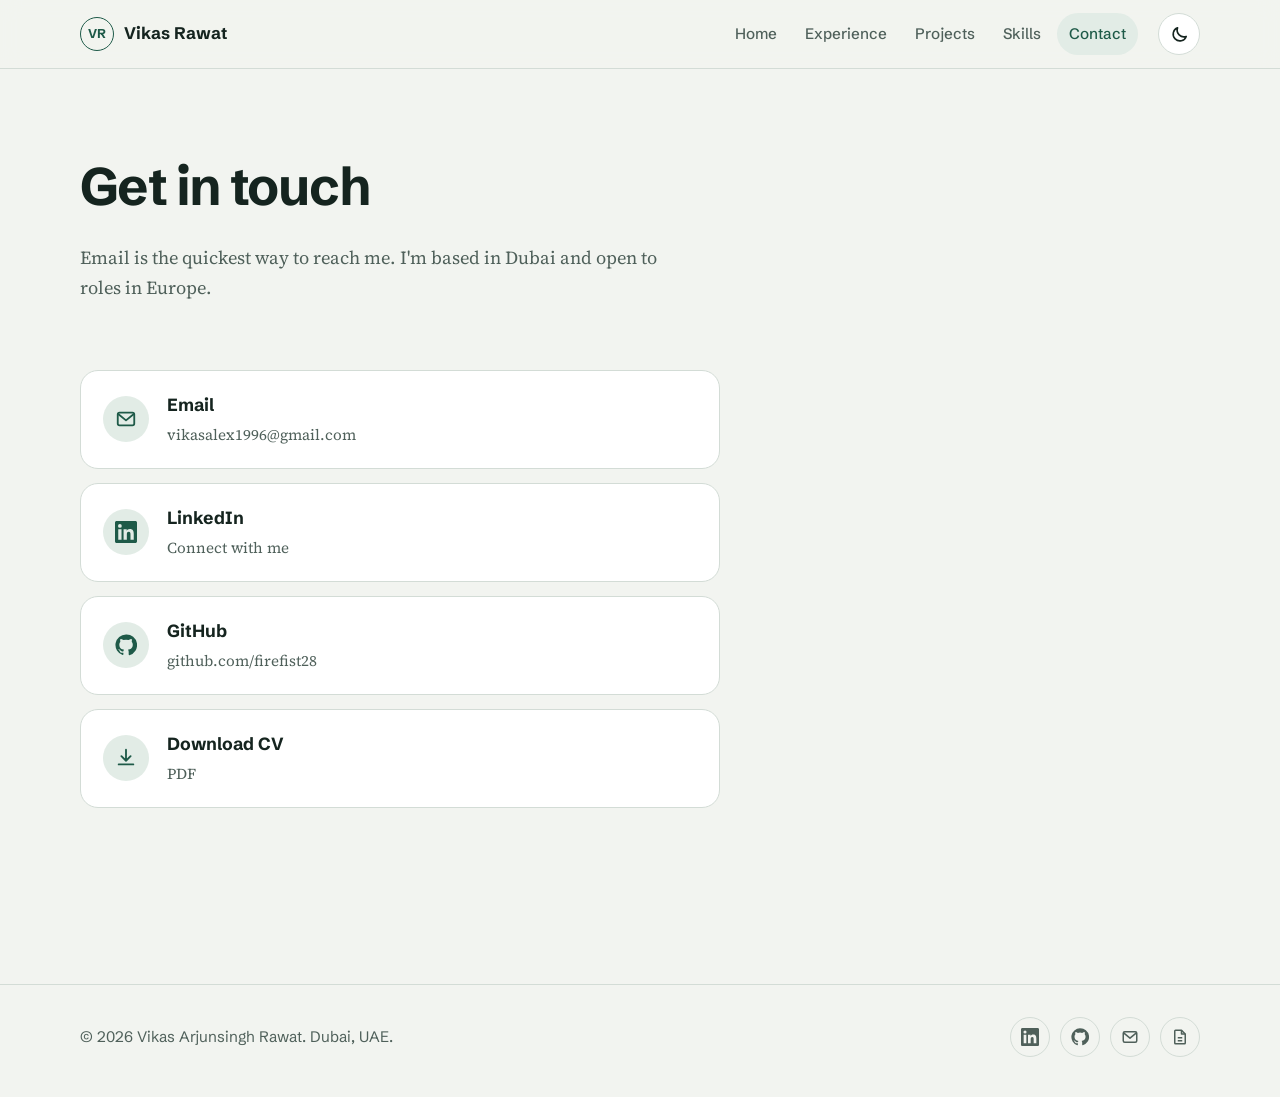
==== contact.html @ 4f9c2a81 "Add multi-page portfolio site Home, Experience, Projects, Skills and Contact pages with a shared lig" ====
<!doctype html>
<html lang="en">
<head>
<meta charset="utf-8">
<meta name="viewport" content="width=device-width, initial-scale=1">
<title>Contact | Vikas Rawat</title>
<meta name="description" content="Contact Vikas Rawat by email, LinkedIn or GitHub, or download his CV.">
<meta property="og:title" content="Contact | Vikas Rawat">
<meta property="og:description" content="Contact Vikas Rawat by email, LinkedIn or GitHub, or download his CV.">
<meta property="og:type" content="website">
<meta name="theme-color" content="#1e5a48">
<link rel="icon" href="assets/img/favicon.svg" type="image/svg+xml">
<script>
  (function () {
    try {
      var t = localStorage.getItem("theme");
      if (t === "light" || t === "dark") document.documentElement.setAttribute("data-theme", t);
    } catch (e) {}
  })();
</script>
<link rel="preconnect" href="https://fonts.googleapis.com">
<link rel="preconnect" href="https://fonts.gstatic.com" crossorigin>
<link href="https://fonts.googleapis.com/css2?family=IBM+Plex+Mono:wght@400;500&family=Schibsted+Grotesk:wght@400;500;600;700&family=Source+Serif+4:opsz,wght@8..60,400;8..60,600&display=swap" rel="stylesheet">
<link rel="stylesheet" href="assets/css/style.css">
</head>
<body>
<a class="skip" href="#main">Skip to content</a>
<header class="site-header">
  <div class="wrap">
    <a class="brand" href="index.html"><span class="brand-mark">VR</span>Vikas Rawat</a>
    <nav class="nav" id="site-nav" aria-label="Main"><a href="index.html">Home</a><a href="experience.html">Experience</a><a href="projects.html">Projects</a><a href="skills.html">Skills</a><a href="contact.html" aria-current="page">Contact</a></nav>
    <button class="icon-btn theme-toggle" type="button" aria-label="Switch theme"><svg class="moon" viewBox="0 0 24 24" fill="none" stroke="currentColor" stroke-width="2" stroke-linejoin="round" aria-hidden="true"><path d="M20.5 14.4A8.5 8.5 0 0 1 9.6 3.5a8.5 8.5 0 1 0 10.9 10.9Z"/></svg><svg class="sun" viewBox="0 0 24 24" fill="none" stroke="currentColor" stroke-width="2" stroke-linecap="round" aria-hidden="true"><circle cx="12" cy="12" r="4.2"/><path d="M12 2v2.2M12 19.8V22M4.2 4.2l1.6 1.6M18.2 18.2l1.6 1.6M2 12h2.2M19.8 12H22M4.2 19.8l1.6-1.6M18.2 5.8l1.6-1.6"/></svg></button>
    <button class="icon-btn menu-btn" type="button" aria-label="Open menu" aria-expanded="false" aria-controls="site-nav"><svg viewBox="0 0 24 24" fill="none" stroke="currentColor" stroke-width="2" stroke-linecap="round" aria-hidden="true"><path d="M4 7h16M4 12h16M4 17h16"/></svg></button>
  </div>
</header>
<main id="main">

<section class="page-head"><div class="wrap">
  <h1>Get in touch</h1>
  <p>Email is the quickest way to reach me. I'm based in Dubai and open to roles in Europe.</p>
</div></section>

<section class="section" style="padding-top:12px"><div class="wrap">
  <ul class="contact-list">
    <li><a href="mailto:vikasalex1996@gmail.com"><span class="ico"><svg viewBox="0 0 24 24" fill="none" stroke="currentColor" stroke-width="2" stroke-linejoin="round" aria-hidden="true"><rect x="3" y="5" width="18" height="14" rx="2"/><path d="m3.5 6.5 8.5 7 8.5-7"/></svg></span><span><strong>Email</strong><span class="sub">vikasalex1996@gmail.com</span></span></a></li>
    <li><a href="https://www.linkedin.com/in/your-linkedin-id" target="_blank" rel="noopener"><span class="ico"><svg viewBox="0 0 24 24" fill="currentColor" aria-hidden="true"><path d="M20.45 20.45h-3.55v-5.57c0-1.33-.03-3.04-1.85-3.04-1.86 0-2.14 1.45-2.14 2.94v5.67H9.35V9h3.41v1.56h.05c.48-.9 1.64-1.85 3.37-1.85 3.6 0 4.27 2.37 4.27 5.46v6.28ZM5.34 7.43a2.06 2.06 0 1 1 0-4.12 2.06 2.06 0 0 1 0 4.12ZM7.12 20.45H3.56V9h3.56v11.45ZM22.22 0H1.77C.8 0 0 .77 0 1.73v20.54C0 23.23.8 24 1.77 24h20.45c.98 0 1.78-.77 1.78-1.73V1.73C24 .77 23.2 0 22.22 0Z"/></svg></span><span><strong>LinkedIn</strong><span class="sub">Connect with me</span></span></a></li>
    <li><a href="https://github.com/firefist28" target="_blank" rel="noopener"><span class="ico"><svg viewBox="0 0 24 24" fill="currentColor" aria-hidden="true"><path d="M12 .5a11.5 11.5 0 0 0-3.64 22.41c.58.1.79-.25.79-.56v-2c-3.2.7-3.88-1.37-3.88-1.37-.53-1.33-1.28-1.69-1.28-1.69-1.04-.71.08-.7.08-.7 1.16.08 1.77 1.19 1.77 1.19 1.03 1.77 2.7 1.26 3.36.96.1-.75.4-1.26.73-1.55-2.55-.29-5.24-1.28-5.24-5.69 0-1.26.45-2.29 1.19-3.1-.12-.29-.52-1.46.11-3.05 0 0 .97-.31 3.17 1.18a11 11 0 0 1 5.77 0c2.2-1.49 3.17-1.18 3.17-1.18.63 1.59.23 2.76.11 3.05.74.81 1.19 1.84 1.19 3.1 0 4.42-2.7 5.4-5.26 5.68.41.36.78 1.06.78 2.14v3.17c0 .31.21.67.8.56A11.5 11.5 0 0 0 12 .5Z"/></svg></span><span><strong>GitHub</strong><span class="sub">github.com/firefist28</span></span></a></li>
    <li><a href="assets/Vikas_Rawat_CV.pdf" download><span class="ico"><svg viewBox="0 0 24 24" fill="none" stroke="currentColor" stroke-width="2" stroke-linecap="round" stroke-linejoin="round" aria-hidden="true"><path d="M12 3v12m0 0-5-5m5 5 5-5M4 19h16"/></svg></span><span><strong>Download CV</strong><span class="sub">PDF</span></span></a></li>
  </ul>
</div></section>

</main>
<footer class="site-footer">
  <div class="wrap">
    <span>&copy; <span data-year>2026</span> Vikas Arjunsingh Rawat. Dubai, UAE.</span>
    <div class="footer-links">
      <a href="https://www.linkedin.com/in/your-linkedin-id" target="_blank" rel="noopener" aria-label="LinkedIn"><svg viewBox="0 0 24 24" fill="currentColor" aria-hidden="true"><path d="M20.45 20.45h-3.55v-5.57c0-1.33-.03-3.04-1.85-3.04-1.86 0-2.14 1.45-2.14 2.94v5.67H9.35V9h3.41v1.56h.05c.48-.9 1.64-1.85 3.37-1.85 3.6 0 4.27 2.37 4.27 5.46v6.28ZM5.34 7.43a2.06 2.06 0 1 1 0-4.12 2.06 2.06 0 0 1 0 4.12ZM7.12 20.45H3.56V9h3.56v11.45ZM22.22 0H1.77C.8 0 0 .77 0 1.73v20.54C0 23.23.8 24 1.77 24h20.45c.98 0 1.78-.77 1.78-1.73V1.73C24 .77 23.2 0 22.22 0Z"/></svg></a>
      <a href="https://github.com/firefist28" target="_blank" rel="noopener" aria-label="GitHub"><svg viewBox="0 0 24 24" fill="currentColor" aria-hidden="true"><path d="M12 .5a11.5 11.5 0 0 0-3.64 22.41c.58.1.79-.25.79-.56v-2c-3.2.7-3.88-1.37-3.88-1.37-.53-1.33-1.28-1.69-1.28-1.69-1.04-.71.08-.7.08-.7 1.16.08 1.77 1.19 1.77 1.19 1.03 1.77 2.7 1.26 3.36.96.1-.75.4-1.26.73-1.55-2.55-.29-5.24-1.28-5.24-5.69 0-1.26.45-2.29 1.19-3.1-.12-.29-.52-1.46.11-3.05 0 0 .97-.31 3.17 1.18a11 11 0 0 1 5.77 0c2.2-1.49 3.17-1.18 3.17-1.18.63 1.59.23 2.76.11 3.05.74.81 1.19 1.84 1.19 3.1 0 4.42-2.7 5.4-5.26 5.68.41.36.78 1.06.78 2.14v3.17c0 .31.21.67.8.56A11.5 11.5 0 0 0 12 .5Z"/></svg></a>
      <a href="mailto:vikasalex1996@gmail.com" aria-label="Email"><svg viewBox="0 0 24 24" fill="none" stroke="currentColor" stroke-width="2" stroke-linejoin="round" aria-hidden="true"><rect x="3" y="5" width="18" height="14" rx="2"/><path d="m3.5 6.5 8.5 7 8.5-7"/></svg></a>
      <a href="assets/Vikas_Rawat_CV.pdf" download aria-label="Download CV"><svg viewBox="0 0 24 24" fill="none" stroke="currentColor" stroke-width="2" stroke-linejoin="round" aria-hidden="true"><path d="M14 3H6a1 1 0 0 0-1 1v16a1 1 0 0 0 1 1h12a1 1 0 0 0 1-1V8l-5-5Z"/><path d="M14 3v5h5M9 13h6M9 17h6"/></svg></a>
    </div>
  </div>
</footer>
<script src="assets/js/main.js"></script>
</body>
</html>
---- assets/css/style.css ----
/* ==========================================================
   Vikas Rawat — portfolio
   Palette borrowed from banknote security print:
   paper, intaglio green, brass foil.
   ========================================================== */

:root {
  --paper: #f2f4f0;
  --surface: #ffffff;
  --ink: #15241f;
  --ink-soft: #4f605a;
  --line: #d3dcd6;
  --green: #1e5a48;
  --green-tint: #e2ece6;
  --brass: #a17c2f;
  --guilloche: rgba(30, 90, 72, 0.32);
  --focus: #a17c2f;

  --font-display: "Schibsted Grotesk", system-ui, sans-serif;
  --font-body: "Source Serif 4", Georgia, serif;
  --font-code: "IBM Plex Mono", ui-monospace, monospace;

  --measure: 68ch;
  --wrap: 1120px;
  --radius-s: 6px;
  --radius-l: 18px;

  color-scheme: light;
}

@media (prefers-color-scheme: dark) {
  :root:not([data-theme="light"]) {
    --paper: #0e1916;
    --surface: #15231f;
    --ink: #e5ebe7;
    --ink-soft: #a3b3ac;
    --line: #2a3b35;
    --green: #6fbf9f;
    --green-tint: #1a2e27;
    --brass: #d7b462;
    --guilloche: rgba(111, 191, 159, 0.28);
    --focus: #d7b462;
    color-scheme: dark;
  }
}

:root[data-theme="dark"] {
  --paper: #0e1916;
  --surface: #15231f;
  --ink: #e5ebe7;
  --ink-soft: #a3b3ac;
  --line: #2a3b35;
  --green: #6fbf9f;
  --green-tint: #1a2e27;
  --brass: #d7b462;
  --guilloche: rgba(111, 191, 159, 0.28);
  --focus: #d7b462;
  color-scheme: dark;
}

*, *::before, *::after { box-sizing: border-box; }

html { -webkit-text-size-adjust: 100%; }

body {
  margin: 0;
  background: var(--paper);
  color: var(--ink);
  font-family: var(--font-body);
  font-size: 1.0625rem;
  line-height: 1.65;
  transition: background-color .25s ease, color .25s ease;
}

img, svg { display: block; max-width: 100%; }

a { color: var(--green); text-underline-offset: 3px; text-decoration-thickness: 1px; }
a:hover { text-decoration-thickness: 2px; }

:focus-visible { outline: 2px solid var(--focus); outline-offset: 3px; border-radius: 4px; }

h1, h2, h3, h4 {
  font-family: var(--font-display);
  line-height: 1.12;
  letter-spacing: -0.015em;
  margin: 0 0 .5em;
  font-weight: 700;
}
h1 { font-size: clamp(2.3rem, 5.6vw, 4.1rem); letter-spacing: -0.03em; }
h2 { font-size: clamp(1.6rem, 3vw, 2.2rem); }
h3 { font-size: 1.25rem; letter-spacing: -0.01em; }
p { margin: 0 0 1em; max-width: var(--measure); }

.wrap { width: min(var(--wrap), 100% - 32px); margin-inline: auto; }

.skip {
  position: absolute; left: 16px; top: -60px;
  background: var(--ink); color: var(--paper);
  padding: 8px 14px; border-radius: var(--radius-s);
  font-family: var(--font-display); z-index: 100;
}
.skip:focus { top: 12px; }

/* ---------- header ---------- */

.site-header {
  position: sticky; top: 0; z-index: 50;
  background: color-mix(in srgb, var(--paper) 88%, transparent);
  backdrop-filter: saturate(140%) blur(10px);
  -webkit-backdrop-filter: saturate(140%) blur(10px);
  border-bottom: 1px solid var(--line);
}
.site-header .wrap {
  display: flex; align-items: center; gap: 20px;
  min-height: 68px;
}

.brand {
  display: flex; align-items: center; gap: 10px;
  font-family: var(--font-display); font-weight: 700;
  color: var(--ink); text-decoration: none; font-size: 1.05rem;
  margin-right: auto;
}
.brand-mark {
  width: 34px; height: 34px; border-radius: 50%;
  border: 1.5px solid var(--green);
  display: grid; place-items: center;
  font-size: .8rem; color: var(--green); letter-spacing: .02em;
}

.nav { display: flex; gap: 4px; }
.nav a {
  font-family: var(--font-display); font-size: .95rem; font-weight: 500;
  color: var(--ink-soft); text-decoration: none;
  padding: 8px 12px; border-radius: 999px;
}
.nav a:hover { color: var(--ink); background: var(--green-tint); }
.nav a[aria-current="page"] { color: var(--green); background: var(--green-tint); }

.icon-btn {
  width: 42px; height: 42px; flex: none;
  display: grid; place-items: center;
  border: 1px solid var(--line); border-radius: 50%;
  background: var(--surface); color: var(--ink); cursor: pointer;
}
.icon-btn:hover { border-color: var(--green); color: var(--green); }
.icon-btn svg { width: 19px; height: 19px; }

.theme-toggle .sun { display: none; }
:root[data-theme="dark"] .theme-toggle .sun { display: block; }
:root[data-theme="dark"] .theme-toggle .moon { display: none; }

.menu-btn { display: none; }

@media (max-width: 820px) {
  .menu-btn { display: grid; }
  .nav {
    position: absolute; left: 0; right: 0; top: 100%;
    flex-direction: column; gap: 0;
    background: var(--paper); border-bottom: 1px solid var(--line);
    padding: 8px 16px 16px;
    display: none;
  }
  .nav.open { display: flex; }
  .nav a { padding: 14px 12px; border-radius: var(--radius-s); font-size: 1.05rem; }
}

/* ---------- buttons ---------- */

.btn {
  display: inline-flex; align-items: center; gap: 10px;
  font-family: var(--font-display); font-weight: 600; font-size: 1rem;
  padding: 13px 22px; border-radius: 999px;
  text-decoration: none; border: 1.5px solid var(--green);
  transition: background-color .15s ease, color .15s ease;
}
.btn svg { width: 18px; height: 18px; }
.btn-primary { background: var(--green); color: var(--paper); }
.btn-primary:hover { background: var(--ink); border-color: var(--ink); text-decoration: none; }
.btn-ghost { color: var(--green); background: transparent; }
.btn-ghost:hover { background: var(--green-tint); text-decoration: none; }
.btn-row { display: flex; flex-wrap: wrap; gap: 12px; margin-top: 28px; }

/* ---------- hero ---------- */

.hero {
  position: relative; overflow: hidden;
  padding: clamp(56px, 10vw, 120px) 0 clamp(48px, 8vw, 96px);
  border-bottom: 1px solid var(--line);
}
.hero .wrap { position: relative; z-index: 1; }
.rosette {
  position: absolute; z-index: 0;
  width: min(760px, 120vw); aspect-ratio: 1;
  right: max(-260px, -22vw); top: 50%; transform: translateY(-50%);
  color: var(--guilloche); pointer-events: none;
}
.rosette path { fill: none; stroke: currentColor; stroke-width: .6; }
.hero h1 { max-width: 14ch; }
.hero .lede {
  font-size: clamp(1.1rem, 2vw, 1.3rem);
  color: var(--ink-soft); max-width: 46ch;
}
.hero .where {
  font-family: var(--font-display); font-weight: 500;
  color: var(--brass); margin-bottom: 18px;
  display: flex; align-items: center; gap: 8px;
}
.hero .where svg { width: 16px; height: 16px; }

@media (max-width: 640px) {
  .rosette { width: 420px; right: -210px; top: -60px; transform: none; opacity: .45; }
  .portrait { max-width: 220px; }
}

/* page heroes (inner pages) */
.page-head { padding: clamp(48px, 8vw, 88px) 0 36px; position: relative; overflow: hidden; }
.page-head h1 { font-size: clamp(2.1rem, 4.6vw, 3.3rem); max-width: 18ch; }
.page-head p { color: var(--ink-soft); font-size: 1.15rem; }

/* ---------- sections ---------- */

.section { padding: clamp(48px, 8vw, 88px) 0; }
.section + .section { border-top: 1px solid var(--line); }
.section-head { display: flex; justify-content: space-between; align-items: end; gap: 16px; flex-wrap: wrap; margin-bottom: 32px; }
.section-head h2 { margin: 0; }
.section-head a { font-family: var(--font-display); font-weight: 600; }

/* payment lifecycle strip */
.lifecycle {
  list-style: none; margin: 0; padding: 0;
  display: grid; grid-template-columns: repeat(5, 1fr);
  border: 1px solid var(--line); border-radius: var(--radius-l);
  background: var(--surface); overflow: hidden;
}
.lifecycle li { padding: 22px 20px 24px; position: relative; }
.lifecycle li + li { border-left: 1px solid var(--line); }
.lifecycle .step {
  font-family: var(--font-display); font-weight: 700; color: var(--brass);
  font-size: .95rem; display: block; margin-bottom: 6px;
}
.lifecycle h3 { font-size: 1.1rem; margin-bottom: 6px; }
.lifecycle p { font-size: .95rem; color: var(--ink-soft); margin: 0; }
.lifecycle code {
  font-family: var(--font-code); font-size: .82rem;
  color: var(--green); background: var(--green-tint);
  padding: 1px 6px; border-radius: 4px;
}
@media (max-width: 900px) {
  .lifecycle { grid-template-columns: 1fr; }
  .lifecycle li + li { border-left: 0; border-top: 1px solid var(--line); }
}

/* facts */
.facts {
  display: grid; grid-template-columns: repeat(4, 1fr); gap: 0;
  margin: 0; border-top: 2px solid var(--ink);
}
.facts div { padding: 20px 20px 4px 0; }
.facts dt { font-family: var(--font-display); font-size: clamp(1.8rem, 3.4vw, 2.5rem); font-weight: 700; letter-spacing: -0.03em; line-height: 1.1; }
.facts dd { margin: 6px 0 0; color: var(--ink-soft); font-size: .98rem; max-width: 22ch; }
@media (max-width: 760px) { .facts { grid-template-columns: 1fr 1fr; row-gap: 12px; } }

/* intro split */
.split { display: grid; grid-template-columns: 280px 1fr; gap: clamp(28px, 5vw, 64px); align-items: start; }
@media (max-width: 760px) { .split { grid-template-columns: 1fr; } }

.portrait {
  aspect-ratio: 4 / 5; border-radius: var(--radius-l);
  background:
    repeating-radial-gradient(circle at 30% 20%, transparent 0 9px, var(--green-tint) 9px 10px),
    var(--surface);
  border: 1px solid var(--line);
  display: grid; place-items: center; text-align: center;
  color: var(--ink-soft); font-family: var(--font-display); font-size: .9rem;
  padding: 16px;
}
.portrait strong { display: block; font-size: 3rem; color: var(--green); letter-spacing: -0.04em; }
.portrait img { width: 100%; height: 100%; object-fit: cover; border-radius: inherit; }

/* project cards */
.work-list { display: grid; gap: 20px; }
.work {
  display: grid; grid-template-columns: 1fr auto; gap: 8px 32px;
  padding: 28px; border-radius: var(--radius-l);
  background: var(--surface); border: 1px solid var(--line);
  color: inherit; text-decoration: none;
}
a.work:hover { border-color: var(--green); text-decoration: none; }
.work .kind { font-family: var(--font-display); font-weight: 600; color: var(--brass); font-size: .95rem; }
.work h3 { font-size: clamp(1.3rem, 2.4vw, 1.6rem); margin: 4px 0 8px; }
.work p { color: var(--ink-soft); margin: 0; }
.work .tags { grid-column: 1 / -1; margin-top: 14px; }
@media (max-width: 640px) { .work { grid-template-columns: 1fr; padding: 22px; } }

.tags { display: flex; flex-wrap: wrap; gap: 8px; list-style: none; padding: 0; margin: 0; }
.tags li {
  font-family: var(--font-display); font-size: .85rem; font-weight: 500;
  padding: 4px 11px; border-radius: 999px;
  background: var(--green-tint); color: var(--green);
}

/* case studies */
.case { padding: clamp(36px, 6vw, 64px) 0; border-top: 1px solid var(--line); }
.case:first-of-type { border-top: 0; padding-top: 8px; }
.case-grid { display: grid; grid-template-columns: 1fr 300px; gap: clamp(28px, 5vw, 64px); }
@media (max-width: 860px) { .case-grid { grid-template-columns: 1fr; } }
.case .kind { font-family: var(--font-display); font-weight: 600; color: var(--brass); }
.case h2 { margin-top: 6px; }
.case h3 { font-size: 1.05rem; margin-top: 26px; }
.case ul { padding-left: 1.2em; max-width: var(--measure); }
.case li { margin-bottom: 6px; }
.case aside {
  background: var(--surface); border: 1px solid var(--line);
  border-radius: var(--radius-l); padding: 22px;
  align-self: start; position: sticky; top: 92px;
}
.case aside h3 { margin-top: 0; font-size: 1rem; }
.case aside dl { margin: 0; }
.case aside dt { font-family: var(--font-display); font-size: .88rem; color: var(--ink-soft); margin-top: 14px; }
.case aside dt:first-child { margin-top: 0; }
.case aside dd { margin: 2px 0 0; font-family: var(--font-display); font-weight: 600; }
@media (max-width: 860px) { .case aside { position: static; } }

.repo-grid { display: grid; grid-template-columns: repeat(auto-fill, minmax(260px, 1fr)); gap: 16px; }
.repo {
  display: flex; flex-direction: column; gap: 6px;
  padding: 20px; border-radius: 12px;
  border: 1px solid var(--line); background: var(--surface);
  color: inherit; text-decoration: none;
}
.repo:hover { border-color: var(--green); text-decoration: none; }
.repo h3 { font-size: 1.05rem; margin: 0; display: flex; gap: 8px; align-items: center; }
.repo h3 svg { width: 17px; height: 17px; color: var(--ink-soft); flex: none; }
.repo p { font-size: .95rem; color: var(--ink-soft); margin: 0; flex: 1; }
.repo .lang { font-family: var(--font-display); font-size: .85rem; color: var(--green); font-weight: 600; margin-top: 8px; }

/* timeline */
.timeline { list-style: none; margin: 0; padding: 0; position: relative; }
.timeline::before {
  content: ""; position: absolute; left: 7px; top: 8px; bottom: 8px;
  width: 2px; background: var(--line);
}
.timeline > li { position: relative; padding: 0 0 48px 44px; }
.timeline > li:last-child { padding-bottom: 0; }
.timeline > li::before {
  content: ""; position: absolute; left: 0; top: 6px;
  width: 16px; height: 16px; border-radius: 50%;
  background: var(--paper); border: 2px solid var(--green);
}
.timeline > li.now::before { background: var(--green); box-shadow: 0 0 0 5px var(--green-tint); }
.timeline .when { font-family: var(--font-display); font-weight: 600; color: var(--brass); font-size: .95rem; }
.timeline h2 { font-size: clamp(1.35rem, 2.6vw, 1.75rem); margin: 4px 0 2px; }
.timeline .role { font-family: var(--font-display); color: var(--ink-soft); margin-bottom: 14px; }
.timeline ul { padding-left: 1.2em; margin: 0 0 14px; max-width: var(--measure); }
.timeline ul li { margin-bottom: 6px; }

/* skills */
.skill-groups { display: grid; grid-template-columns: repeat(2, 1fr); gap: 20px; }
@media (max-width: 760px) { .skill-groups { grid-template-columns: 1fr; } }
.skill-group {
  padding: 26px; border-radius: var(--radius-l);
  background: var(--surface); border: 1px solid var(--line);
}
.skill-group h2 { font-size: 1.3rem; }
.skill-group > p { color: var(--ink-soft); font-size: .98rem; }
.skill-group.wide { grid-column: 1 / -1; background: var(--green-tint); border-color: transparent; }

/* contact */
.contact-list { list-style: none; padding: 0; margin: 0; display: grid; gap: 14px; max-width: 640px; }
.contact-list a {
  display: flex; align-items: center; gap: 18px;
  padding: 20px 22px; border-radius: var(--radius-l);
  border: 1px solid var(--line); background: var(--surface);
  color: var(--ink); text-decoration: none;
}
.contact-list a:hover { border-color: var(--green); }
.contact-list .ico {
  width: 46px; height: 46px; border-radius: 50%; flex: none;
  display: grid; place-items: center;
  background: var(--green-tint); color: var(--green);
}
.contact-list .ico svg { width: 22px; height: 22px; }
.contact-list strong { display: block; font-family: var(--font-display); font-size: 1.1rem; }
.contact-list span.sub { color: var(--ink-soft); font-size: .95rem; word-break: break-word; }

/* closing band */
.closing {
  background: var(--ink); color: var(--paper);
  border-radius: var(--radius-l);
  padding: clamp(32px, 6vw, 56px);
  display: flex; flex-wrap: wrap; justify-content: space-between; align-items: center; gap: 24px;
}
.closing h2 { margin: 0 0 6px; }
.closing p { margin: 0; color: color-mix(in srgb, var(--paper) 75%, transparent); }
.closing .btn-primary { background: var(--paper); color: var(--ink); border-color: var(--paper); }
.closing .btn-primary:hover { background: var(--brass); border-color: var(--brass); color: var(--ink); }

/* ---------- footer ---------- */

.site-footer {
  border-top: 1px solid var(--line);
  padding: 32px 0 40px; margin-top: clamp(48px, 8vw, 88px);
  font-family: var(--font-display); font-size: .95rem; color: var(--ink-soft);
}
.site-footer .wrap { display: flex; flex-wrap: wrap; justify-content: space-between; gap: 16px; align-items: center; }
.footer-links { display: flex; gap: 10px; }
.footer-links a {
  width: 40px; height: 40px; border-radius: 50%;
  display: grid; place-items: center;
  border: 1px solid var(--line); color: var(--ink-soft);
}
.footer-links a:hover { color: var(--green); border-color: var(--green); }
.footer-links svg { width: 18px; height: 18px; }

@media (prefers-reduced-motion: reduce) {
  *, *::before, *::after { transition: none !important; animation: none !important; }
}

.skill-group.wide .tags li { background: var(--surface); }
.timeline ul.tags { padding-left: 0; }
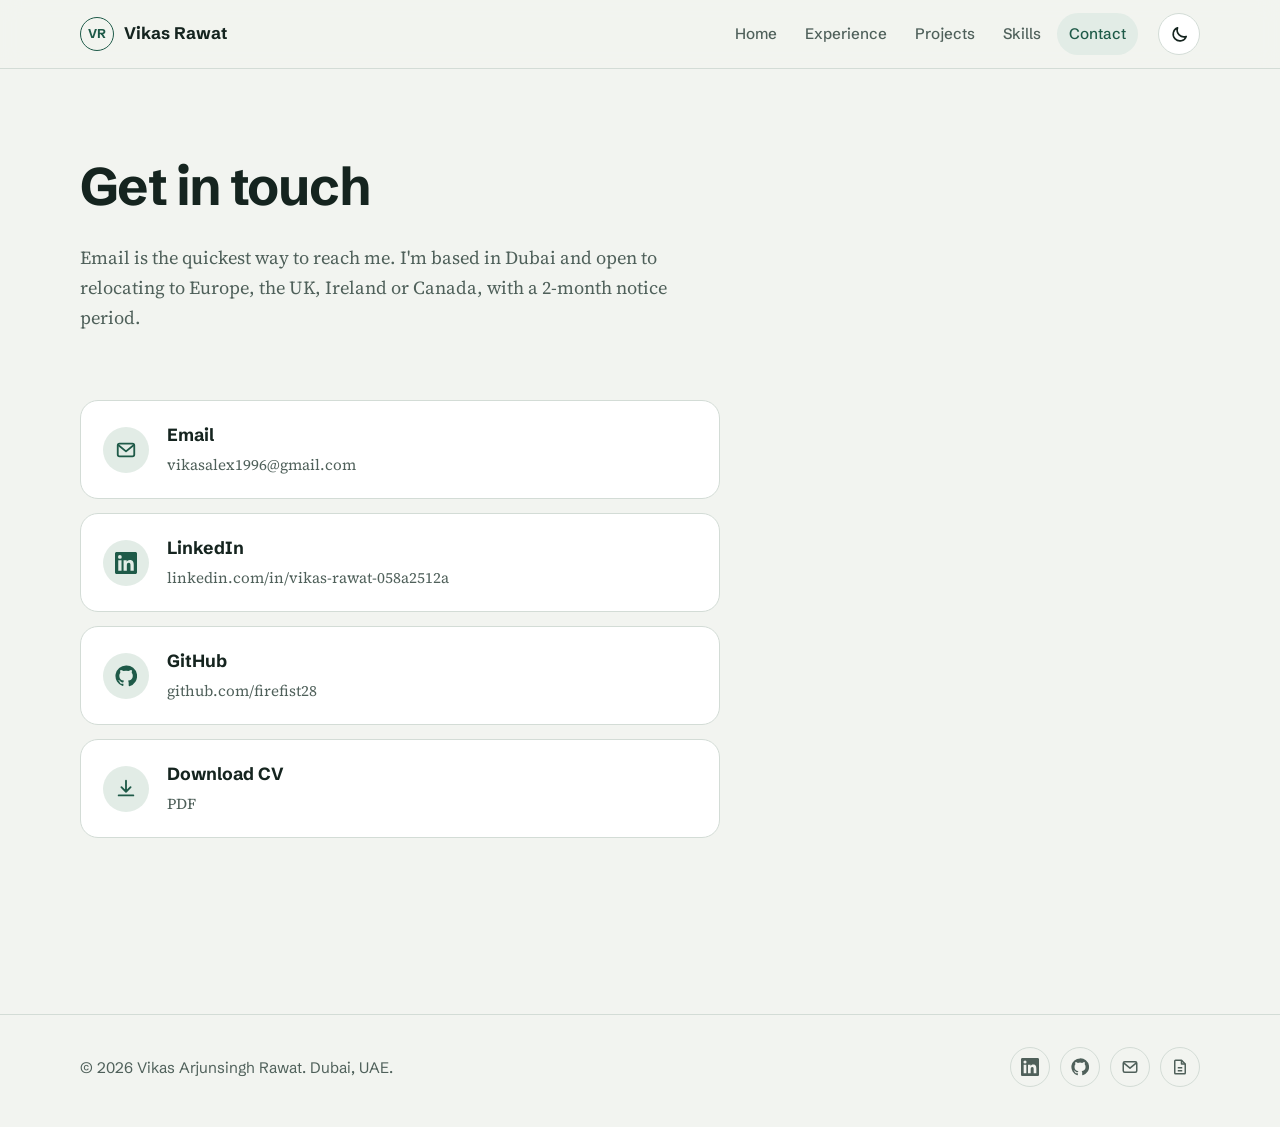
==== commit 8946d186: "Add full experience, photo, CV download and LinkedIn Experience from CV for all five roles, educatio" ====
--- a/contact.html
+++ b/contact.html
@@ -8,6 +8,7 @@
 <meta property="og:title" content="Contact | Vikas Rawat">
 <meta property="og:description" content="Contact Vikas Rawat by email, LinkedIn or GitHub, or download his CV.">
 <meta property="og:type" content="website">
+<meta property="og:image" content="assets/img/vikas-square.jpg">
 <meta name="theme-color" content="#1e5a48">
 <link rel="icon" href="assets/img/favicon.svg" type="image/svg+xml">
 <script>
@@ -37,13 +38,13 @@
 
 <section class="page-head"><div class="wrap">
   <h1>Get in touch</h1>
-  <p>Email is the quickest way to reach me. I'm based in Dubai and open to roles in Europe.</p>
+  <p>Email is the quickest way to reach me. I'm based in Dubai and open to relocating to Europe, the UK, Ireland or Canada, with a 2-month notice period.</p>
 </div></section>
 
 <section class="section" style="padding-top:12px"><div class="wrap">
   <ul class="contact-list">
     <li><a href="mailto:vikasalex1996@gmail.com"><span class="ico"><svg viewBox="0 0 24 24" fill="none" stroke="currentColor" stroke-width="2" stroke-linejoin="round" aria-hidden="true"><rect x="3" y="5" width="18" height="14" rx="2"/><path d="m3.5 6.5 8.5 7 8.5-7"/></svg></span><span><strong>Email</strong><span class="sub">vikasalex1996@gmail.com</span></span></a></li>
-    <li><a href="https://www.linkedin.com/in/your-linkedin-id" target="_blank" rel="noopener"><span class="ico"><svg viewBox="0 0 24 24" fill="currentColor" aria-hidden="true"><path d="M20.45 20.45h-3.55v-5.57c0-1.33-.03-3.04-1.85-3.04-1.86 0-2.14 1.45-2.14 2.94v5.67H9.35V9h3.41v1.56h.05c.48-.9 1.64-1.85 3.37-1.85 3.6 0 4.27 2.37 4.27 5.46v6.28ZM5.34 7.43a2.06 2.06 0 1 1 0-4.12 2.06 2.06 0 0 1 0 4.12ZM7.12 20.45H3.56V9h3.56v11.45ZM22.22 0H1.77C.8 0 0 .77 0 1.73v20.54C0 23.23.8 24 1.77 24h20.45c.98 0 1.78-.77 1.78-1.73V1.73C24 .77 23.2 0 22.22 0Z"/></svg></span><span><strong>LinkedIn</strong><span class="sub">Connect with me</span></span></a></li>
+    <li><a href="https://www.linkedin.com/in/vikas-rawat-058a2512a" target="_blank" rel="noopener"><span class="ico"><svg viewBox="0 0 24 24" fill="currentColor" aria-hidden="true"><path d="M20.45 20.45h-3.55v-5.57c0-1.33-.03-3.04-1.85-3.04-1.86 0-2.14 1.45-2.14 2.94v5.67H9.35V9h3.41v1.56h.05c.48-.9 1.64-1.85 3.37-1.85 3.6 0 4.27 2.37 4.27 5.46v6.28ZM5.34 7.43a2.06 2.06 0 1 1 0-4.12 2.06 2.06 0 0 1 0 4.12ZM7.12 20.45H3.56V9h3.56v11.45ZM22.22 0H1.77C.8 0 0 .77 0 1.73v20.54C0 23.23.8 24 1.77 24h20.45c.98 0 1.78-.77 1.78-1.73V1.73C24 .77 23.2 0 22.22 0Z"/></svg></span><span><strong>LinkedIn</strong><span class="sub">linkedin.com/in/vikas-rawat-058a2512a</span></span></a></li>
     <li><a href="https://github.com/firefist28" target="_blank" rel="noopener"><span class="ico"><svg viewBox="0 0 24 24" fill="currentColor" aria-hidden="true"><path d="M12 .5a11.5 11.5 0 0 0-3.64 22.41c.58.1.79-.25.79-.56v-2c-3.2.7-3.88-1.37-3.88-1.37-.53-1.33-1.28-1.69-1.28-1.69-1.04-.71.08-.7.08-.7 1.16.08 1.77 1.19 1.77 1.19 1.03 1.77 2.7 1.26 3.36.96.1-.75.4-1.26.73-1.55-2.55-.29-5.24-1.28-5.24-5.69 0-1.26.45-2.29 1.19-3.1-.12-.29-.52-1.46.11-3.05 0 0 .97-.31 3.17 1.18a11 11 0 0 1 5.77 0c2.2-1.49 3.17-1.18 3.17-1.18.63 1.59.23 2.76.11 3.05.74.81 1.19 1.84 1.19 3.1 0 4.42-2.7 5.4-5.26 5.68.41.36.78 1.06.78 2.14v3.17c0 .31.21.67.8.56A11.5 11.5 0 0 0 12 .5Z"/></svg></span><span><strong>GitHub</strong><span class="sub">github.com/firefist28</span></span></a></li>
     <li><a href="assets/Vikas_Rawat_CV.pdf" download><span class="ico"><svg viewBox="0 0 24 24" fill="none" stroke="currentColor" stroke-width="2" stroke-linecap="round" stroke-linejoin="round" aria-hidden="true"><path d="M12 3v12m0 0-5-5m5 5 5-5M4 19h16"/></svg></span><span><strong>Download CV</strong><span class="sub">PDF</span></span></a></li>
   </ul>
@@ -54,7 +55,7 @@
   <div class="wrap">
     <span>&copy; <span data-year>2026</span> Vikas Arjunsingh Rawat. Dubai, UAE.</span>
     <div class="footer-links">
-      <a href="https://www.linkedin.com/in/your-linkedin-id" target="_blank" rel="noopener" aria-label="LinkedIn"><svg viewBox="0 0 24 24" fill="currentColor" aria-hidden="true"><path d="M20.45 20.45h-3.55v-5.57c0-1.33-.03-3.04-1.85-3.04-1.86 0-2.14 1.45-2.14 2.94v5.67H9.35V9h3.41v1.56h.05c.48-.9 1.64-1.85 3.37-1.85 3.6 0 4.27 2.37 4.27 5.46v6.28ZM5.34 7.43a2.06 2.06 0 1 1 0-4.12 2.06 2.06 0 0 1 0 4.12ZM7.12 20.45H3.56V9h3.56v11.45ZM22.22 0H1.77C.8 0 0 .77 0 1.73v20.54C0 23.23.8 24 1.77 24h20.45c.98 0 1.78-.77 1.78-1.73V1.73C24 .77 23.2 0 22.22 0Z"/></svg></a>
+      <a href="https://www.linkedin.com/in/vikas-rawat-058a2512a" target="_blank" rel="noopener" aria-label="LinkedIn"><svg viewBox="0 0 24 24" fill="currentColor" aria-hidden="true"><path d="M20.45 20.45h-3.55v-5.57c0-1.33-.03-3.04-1.85-3.04-1.86 0-2.14 1.45-2.14 2.94v5.67H9.35V9h3.41v1.56h.05c.48-.9 1.64-1.85 3.37-1.85 3.6 0 4.27 2.37 4.27 5.46v6.28ZM5.34 7.43a2.06 2.06 0 1 1 0-4.12 2.06 2.06 0 0 1 0 4.12ZM7.12 20.45H3.56V9h3.56v11.45ZM22.22 0H1.77C.8 0 0 .77 0 1.73v20.54C0 23.23.8 24 1.77 24h20.45c.98 0 1.78-.77 1.78-1.73V1.73C24 .77 23.2 0 22.22 0Z"/></svg></a>
       <a href="https://github.com/firefist28" target="_blank" rel="noopener" aria-label="GitHub"><svg viewBox="0 0 24 24" fill="currentColor" aria-hidden="true"><path d="M12 .5a11.5 11.5 0 0 0-3.64 22.41c.58.1.79-.25.79-.56v-2c-3.2.7-3.88-1.37-3.88-1.37-.53-1.33-1.28-1.69-1.28-1.69-1.04-.71.08-.7.08-.7 1.16.08 1.77 1.19 1.77 1.19 1.03 1.77 2.7 1.26 3.36.96.1-.75.4-1.26.73-1.55-2.55-.29-5.24-1.28-5.24-5.69 0-1.26.45-2.29 1.19-3.1-.12-.29-.52-1.46.11-3.05 0 0 .97-.31 3.17 1.18a11 11 0 0 1 5.77 0c2.2-1.49 3.17-1.18 3.17-1.18.63 1.59.23 2.76.11 3.05.74.81 1.19 1.84 1.19 3.1 0 4.42-2.7 5.4-5.26 5.68.41.36.78 1.06.78 2.14v3.17c0 .31.21.67.8.56A11.5 11.5 0 0 0 12 .5Z"/></svg></a>
       <a href="mailto:vikasalex1996@gmail.com" aria-label="Email"><svg viewBox="0 0 24 24" fill="none" stroke="currentColor" stroke-width="2" stroke-linejoin="round" aria-hidden="true"><rect x="3" y="5" width="18" height="14" rx="2"/><path d="m3.5 6.5 8.5 7 8.5-7"/></svg></a>
       <a href="assets/Vikas_Rawat_CV.pdf" download aria-label="Download CV"><svg viewBox="0 0 24 24" fill="none" stroke="currentColor" stroke-width="2" stroke-linejoin="round" aria-hidden="true"><path d="M14 3H6a1 1 0 0 0-1 1v16a1 1 0 0 0 1 1h12a1 1 0 0 0 1-1V8l-5-5Z"/><path d="M14 3v5h5M9 13h6M9 17h6"/></svg></a>
--- a/assets/css/style.css
+++ b/assets/css/style.css
@@ -419,3 +419,4 @@
 
 .skill-group.wide .tags li { background: var(--surface); }
 .timeline ul.tags { padding-left: 0; }
+.portrait:has(img) { padding: 0; background: var(--surface); overflow: hidden; }
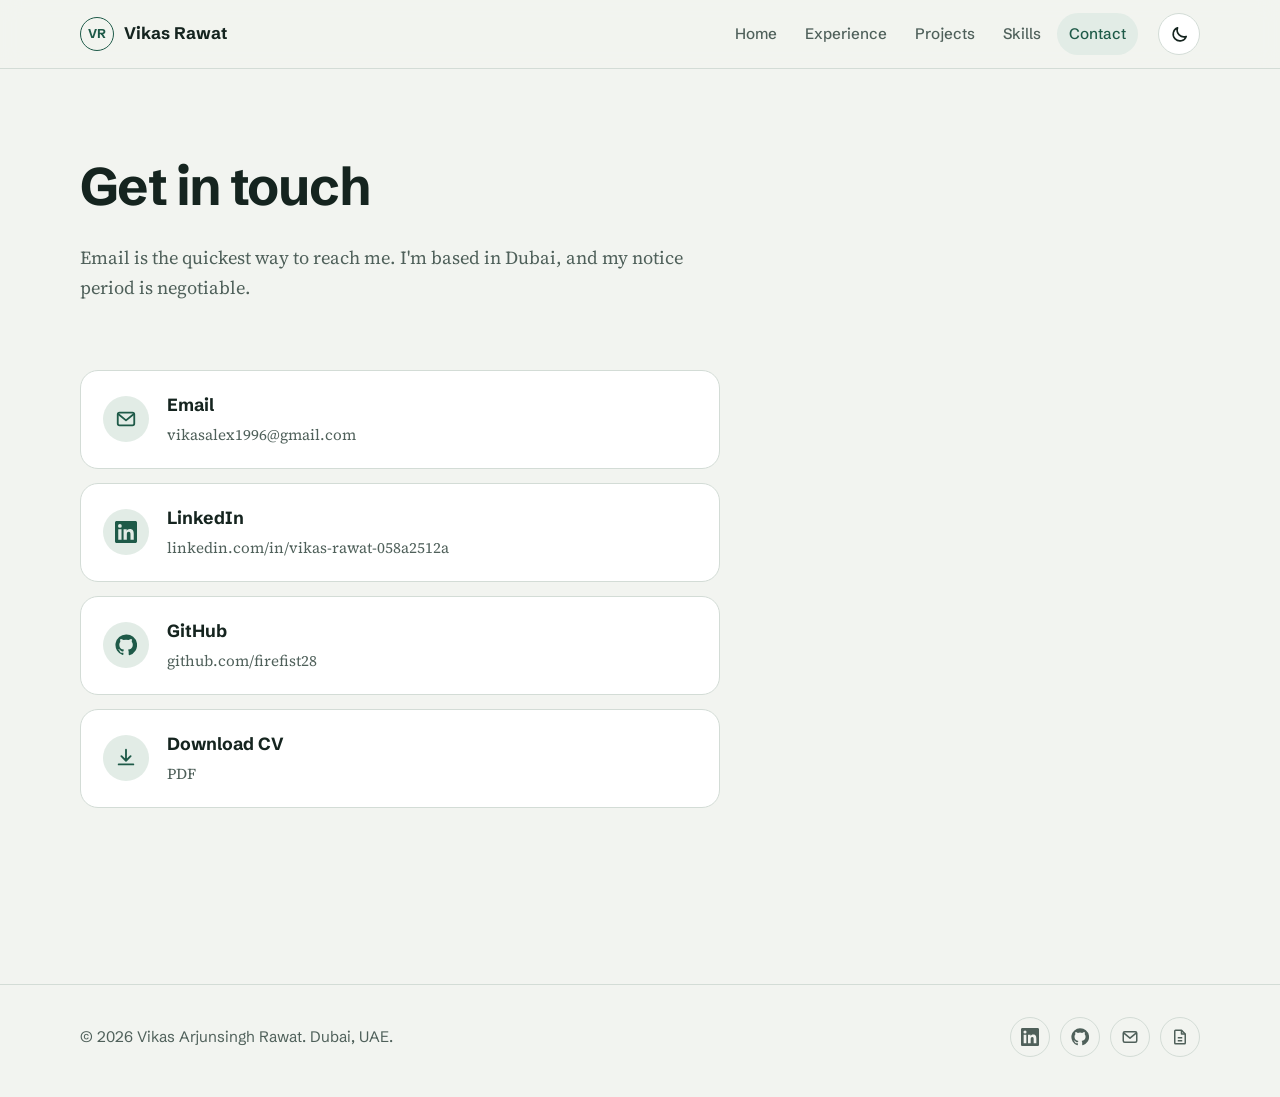
==== commit e4a4dcf4: "Add AI and GenAI experience, make notice period negotiable New 'How I use AI in engineering' section" ====
--- a/contact.html
+++ b/contact.html
@@ -38,7 +38,7 @@
 
 <section class="page-head"><div class="wrap">
   <h1>Get in touch</h1>
-  <p>Email is the quickest way to reach me. I'm based in Dubai and open to relocating to Europe, the UK, Ireland or Canada, with a 2-month notice period.</p>
+  <p>Email is the quickest way to reach me. I'm based in Dubai, and my notice period is negotiable.</p>
 </div></section>
 
 <section class="section" style="padding-top:12px"><div class="wrap">
--- a/assets/css/style.css
+++ b/assets/css/style.css
@@ -420,3 +420,5 @@
 .skill-group.wide .tags li { background: var(--surface); }
 .timeline ul.tags { padding-left: 0; }
 .portrait:has(img) { padding: 0; background: var(--surface); overflow: hidden; }
+.ai-list { padding-left: 1.2em; margin: 0 0 18px; max-width: var(--measure); }
+.ai-list li { margin-bottom: 6px; }
